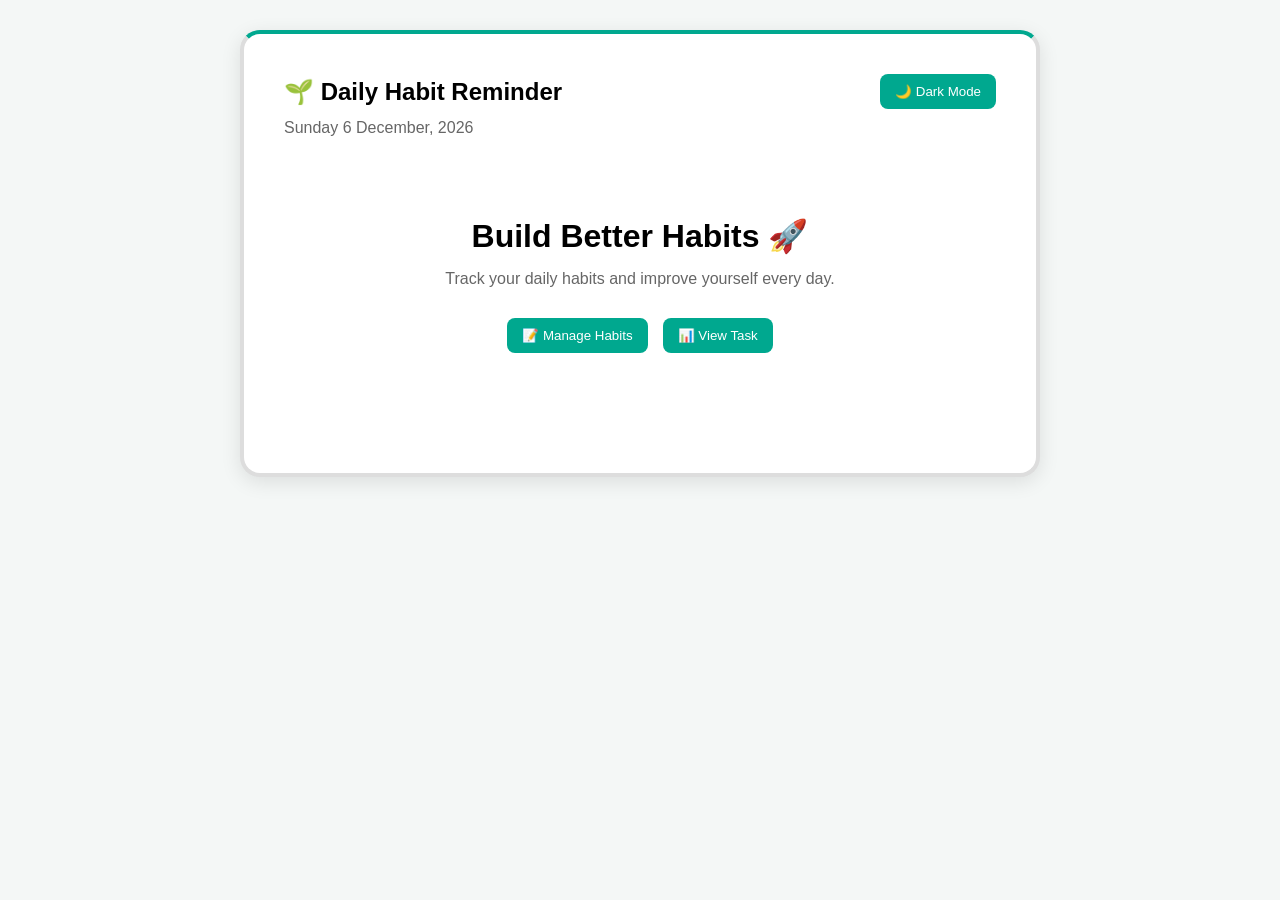
==== Html/index.html @ 4f843c82 "Add frontend" ====
<!DOCTYPE html>
<html lang="en">
<head>
    <meta charset="UTF-8">
    <meta name="viewport" content="width=device-width, initial-scale=1.0">

    <title>Daily Habit Reminder</title>

    <link rel="stylesheet" href="/css/style.css">
</head>

<body>

    <div class="container">

        <div class="top-bar">
            <h2>🌱 Daily Habit Reminder</h2>

            <button id="darkModeBtn" onclick="toggleDarkMode()">
                🌙 Dark Mode
            </button>
        </div>

        <p id="todayDate"></p>

        <div class="home-content">

            <h1>Build Better Habits 🚀</h1>

            <p>
                Track your daily habits and improve yourself every day.
            </p>

            <div class="home-buttons">

                <a href="habits.html">
                    <button>📝 Manage Habits</button>
                </a>

                <a href="statistics.html">
                    <button>📊 View Task</button>
                </a>

            </div>

        </div>

    </div>

    <script src="/js/main.js"></script>

</body>
</html>
---- css/style.css ----
* {
    box-sizing: border-box;
    margin: 0;
    padding: 0;
}

body {
    font-family: Arial, sans-serif;
    background: #f4f7f6;
    min-height: 100vh;
    padding: 30px;
}

.container {
    width: 100%;
    max-width: 800px;
    margin: auto;

    background: white;

    padding: 40px;

    border-radius: 20px;

    border: 4px solid #ddd;

    border-top-color: #00a88f;

    box-shadow: 0 5px 20px rgba(0,0,0,0.1);

    animation: loadingBorder 2s linear infinite;
}


/* ANIMATED BORDER */

@keyframes loadingBorder {

    0% {
        border-top-color: #00a88f;
        border-right-color: #ddd;
        border-bottom-color: #ddd;
        border-left-color: #ddd;
    }

    25% {
        border-top-color: #ddd;
        border-right-color: #00a88f;
        border-bottom-color: #ddd;
        border-left-color: #ddd;
    }

    50% {
        border-top-color: #ddd;
        border-right-color: #ddd;
        border-bottom-color: #00a88f;
        border-left-color: #ddd;
    }

    75% {
        border-top-color: #ddd;
        border-right-color: #ddd;
        border-bottom-color: #ddd;
        border-left-color: #00a88f;
    }

    100% {
        border-top-color: #00a88f;
        border-right-color: #ddd;
        border-bottom-color: #ddd;
        border-left-color: #ddd;
    }
}


/* TOP BAR */

.top-bar {
    display: flex;
    justify-content: space-between;
    align-items: center;
    gap: 15px;
}

#darkModeBtn {
    padding: 10px 15px;
    border: none;
    border-radius: 8px;
    cursor: pointer;
}


/* DATE */

#todayDate {
    margin-top: 10px;
    color: #666;
}


/* NAVIGATION */

nav {
    display: flex;
    gap: 15px;
    margin: 25px 0;
}

nav a {
    text-decoration: none;
    color: white;
    background: #00a88f;
    padding: 10px 15px;
    border-radius: 8px;
}


/* BUTTON */

button {
    cursor: pointer;
    border: none;
    border-radius: 8px;
    padding: 10px 15px;
    background: #00a88f;
    color: white;
}


/* HOME */

.home-content {
    text-align: center;
    padding: 80px 20px;
}

.home-content h1 {
    margin-bottom: 15px;
}

.home-content p {
    color: #666;
}

.home-buttons {
    margin-top: 30px;

    display: flex;
    justify-content: center;
    gap: 15px;
}


/* DARK MODE */

body.dark-mode {
    background: #121212;
    color: white;
}

body.dark-mode .container {
    background: #1e1e1e;
    border-color: #444;
}

body.dark-mode #todayDate,
body.dark-mode .home-content p {
    color: #bbb;
}


/* MOBILE */

@media (max-width: 600px) {

    body {
        padding: 15px;
    }

    .container {
        padding: 20px;
    }

    .top-bar {
        flex-direction: column;
        align-items: flex-start;
    }

    .home-buttons {
        flex-direction: column;
    }
}
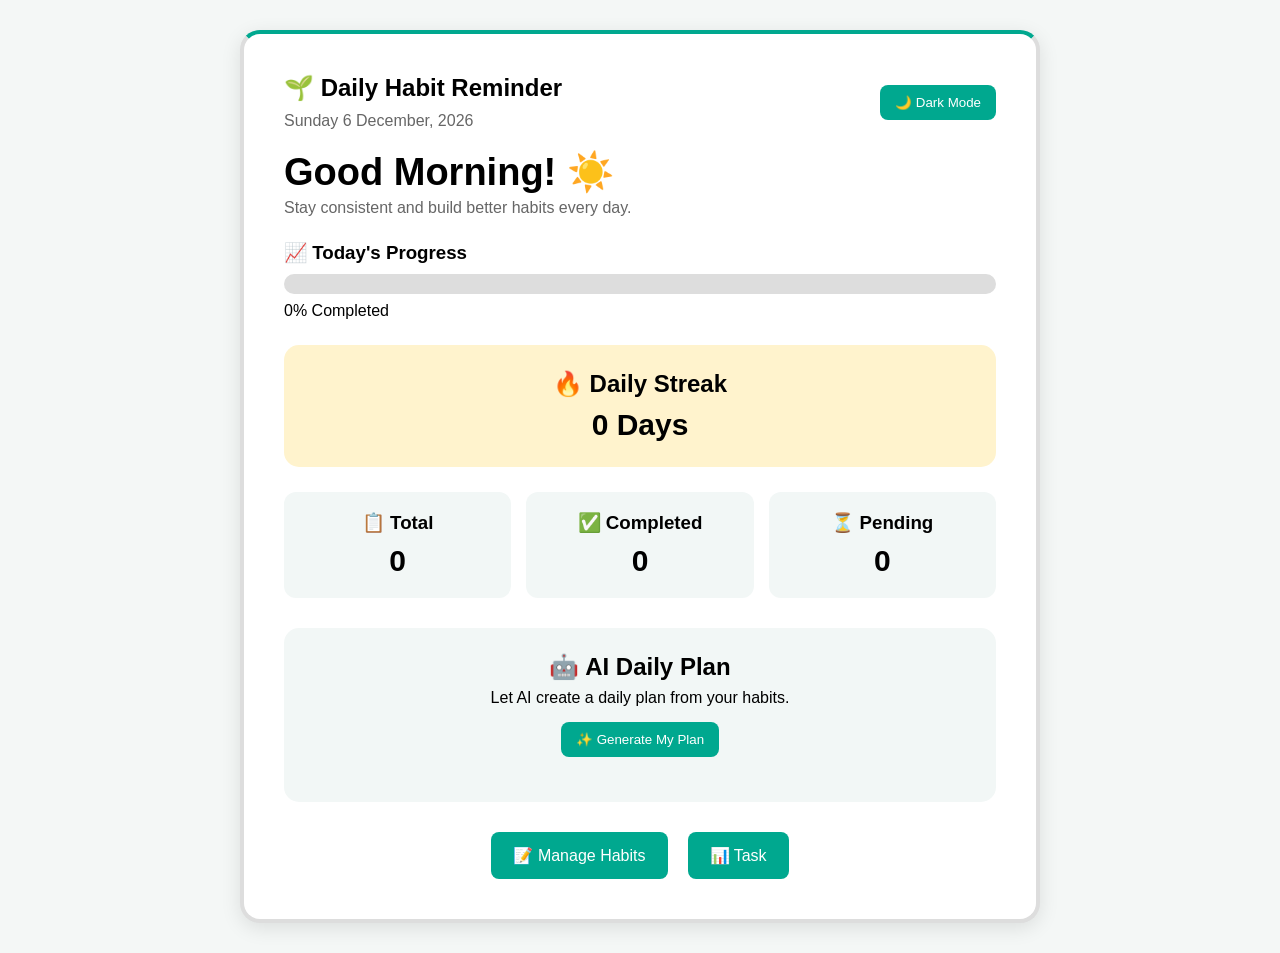
==== commit d8aeb504: "Ai generator" ====
--- a/Html/index.html
+++ b/Html/index.html
@@ -6,48 +6,140 @@
 
     <title>Daily Habit Reminder</title>
 
-    <link rel="stylesheet" href="/css/style.css">
+    <link rel="stylesheet" href="../css/style.css">
+    <link rel="stylesheet" href="../css/style.css">
+<link rel="stylesheet" href="../css/statistics.css">
 </head>
 
 <body>
 
-    <div class="container">
+<div class="container">
 
-        <div class="top-bar">
+    <!-- TOP BAR -->
+
+    <div class="top-bar">
+
+        <div>
             <h2>🌱 Daily Habit Reminder</h2>
-
-            <button id="darkModeBtn" onclick="toggleDarkMode()">
-                🌙 Dark Mode
-            </button>
+            <p id="todayDate"></p>
         </div>
 
-        <p id="todayDate"></p>
+        <button
+            id="darkModeBtn"
+            onclick="toggleDarkMode()">
+            🌙 Dark Mode
+        </button>
 
-        <div class="home-content">
+    </div>
 
-            <h1>Build Better Habits 🚀</h1>
+
+    <!-- DASHBOARD -->
+
+    <div class="dashboard">
+
+        <h1 id="greeting">Good Morning! 👋</h1>
+
+        <p>
+            Stay consistent and build better habits every day.
+        </p>
+
+
+        <!-- PROGRESS -->
+
+        <div class="dashboard-progress">
+
+            <h3>📈 Today's Progress</h3>
+
+            <div class="progress-bar">
+
+                <div id="progress"></div>
+
+            </div>
+
+            <p id="progressText">
+                0% Completed
+            </p>
+
+        </div>
+
+
+        <!-- STREAK -->
+
+        <div class="streak-card">
+
+            <h2>🔥 Daily Streak</h2>
 
             <p>
-                Track your daily habits and improve yourself every day.
+                <span id="streakCount">0</span> Days
             </p>
 
-            <div class="home-buttons">
+        </div>
 
-                <a href="habits.html">
-                    <button>📝 Manage Habits</button>
-                </a>
 
-                <a href="statistics.html">
-                    <button>📊 View Task</button>
-                </a>
+        <!-- STATISTICS -->
 
+        <div class="stats">
+
+            <div class="stat-card">
+                <h3>📋 Total</h3>
+                <p id="totalHabits">0</p>
             </div>
+
+            <div class="stat-card">
+                <h3>✅ Completed</h3>
+                <p id="completedHabits">0</p>
+            </div>
+
+            <div class="stat-card">
+                <h3>⏳ Pending</h3>
+                <p id="pendingHabits">0</p>
+            </div>
+
+        </div>
+
+  <!-- AI DAILY PLAN -->
+
+<div class="ai-plan">
+
+    <h2>🤖 AI Daily Plan</h2>
+
+    <p>
+        Let AI create a daily plan from your habits.
+    </p>
+
+    <button onclick="generateDailyPlan()">
+        ✨ Generate My Plan
+    </button>
+
+    <div id="aiPlanResult"></div>
+
+</div>
+        <!-- BUTTONS -->
+
+        <div class="home-buttons">
+
+            <a href="habits.html">
+                <button>
+                    📝 Manage Habits
+                </button>
+            </a>
+
+            <a href="statistics.html">
+                <button>
+                    📊 Task 
+                </button>
+            </a>
 
         </div>
 
     </div>
 
-    <script src="/js/main.js"></script>
+</div>
+
+
+<script src="/js/main.js"></script>
+<script src="/js/statistics.js"></script>
+<script src="/js/ai-plan.js"></script>
 
 </body>
 </html>
--- a/css/style.css
+++ b/css/style.css
@@ -189,4 +189,137 @@
     .home-buttons {
         flex-direction: column;
     }
+}
+/* ==============================
+   DASHBOARD
+================================ */
+
+.dashboard {
+    margin-top: 20px;
+}
+
+.dashboard > h1 {
+    font-size: 38px;
+    margin-bottom: 5px;
+}
+
+.dashboard > p {
+    color: #666;
+    margin-bottom: 25px;
+}
+
+
+/* PROGRESS */
+
+.dashboard-progress {
+    margin-top: 25px;
+}
+
+.dashboard-progress h3 {
+    margin-bottom: 10px;
+}
+
+
+/* HOME BUTTONS */
+
+.home-buttons {
+    display: flex;
+    justify-content: center;
+    gap: 20px;
+    margin-top: 30px;
+}
+
+.home-buttons a {
+    text-decoration: none;
+}
+
+.home-buttons button {
+    font-size: 16px;
+    padding: 14px 22px;
+    transition: 0.3s;
+}
+
+.home-buttons button:hover {
+    transform: translateY(-3px);
+    box-shadow: 0 5px 15px rgba(0,0,0,0.15);
+}
+
+
+/* DARK MODE */
+
+body.dark-mode .stat-card {
+    background: #2a2a2a;
+}
+
+body.dark-mode .streak-card {
+    background: #3a321f;
+}
+
+body.dark-mode .progress-bar {
+    background: #444;
+}
+
+
+/* MOBILE */
+
+@media (max-width: 600px) {
+
+    .dashboard > h1 {
+        font-size: 28px;
+    }
+
+    .home-buttons {
+        flex-direction: column;
+    }
+
+    .home-buttons button {
+        width: 100%;
+    }
+}
+/* ==============================
+   AI DAILY PLAN
+================================ */
+
+.ai-plan {
+    margin-top: 30px;
+    padding: 25px;
+
+    border-radius: 15px;
+
+    background: #f2f7f6;
+
+    text-align: center;
+}
+
+.ai-plan h2 {
+    margin-bottom: 8px;
+}
+
+.ai-plan button {
+    margin-top: 15px;
+}
+
+#aiPlanResult {
+    margin-top: 20px;
+}
+
+.ai-plan-item {
+    display: flex;
+    justify-content: space-between;
+    align-items: center;
+
+    padding: 12px;
+
+    margin-top: 10px;
+
+    background: white;
+
+    border-radius: 8px;
+
+    text-align: left;
+}
+
+.ai-tip {
+    margin-top: 20px;
+    font-size: 14px;
 }
--- a/css/style.css
+++ b/css/style.css
@@ -189,4 +189,137 @@
     .home-buttons {
         flex-direction: column;
     }
+}
+/* ==============================
+   DASHBOARD
+================================ */
+
+.dashboard {
+    margin-top: 20px;
+}
+
+.dashboard > h1 {
+    font-size: 38px;
+    margin-bottom: 5px;
+}
+
+.dashboard > p {
+    color: #666;
+    margin-bottom: 25px;
+}
+
+
+/* PROGRESS */
+
+.dashboard-progress {
+    margin-top: 25px;
+}
+
+.dashboard-progress h3 {
+    margin-bottom: 10px;
+}
+
+
+/* HOME BUTTONS */
+
+.home-buttons {
+    display: flex;
+    justify-content: center;
+    gap: 20px;
+    margin-top: 30px;
+}
+
+.home-buttons a {
+    text-decoration: none;
+}
+
+.home-buttons button {
+    font-size: 16px;
+    padding: 14px 22px;
+    transition: 0.3s;
+}
+
+.home-buttons button:hover {
+    transform: translateY(-3px);
+    box-shadow: 0 5px 15px rgba(0,0,0,0.15);
+}
+
+
+/* DARK MODE */
+
+body.dark-mode .stat-card {
+    background: #2a2a2a;
+}
+
+body.dark-mode .streak-card {
+    background: #3a321f;
+}
+
+body.dark-mode .progress-bar {
+    background: #444;
+}
+
+
+/* MOBILE */
+
+@media (max-width: 600px) {
+
+    .dashboard > h1 {
+        font-size: 28px;
+    }
+
+    .home-buttons {
+        flex-direction: column;
+    }
+
+    .home-buttons button {
+        width: 100%;
+    }
+}
+/* ==============================
+   AI DAILY PLAN
+================================ */
+
+.ai-plan {
+    margin-top: 30px;
+    padding: 25px;
+
+    border-radius: 15px;
+
+    background: #f2f7f6;
+
+    text-align: center;
+}
+
+.ai-plan h2 {
+    margin-bottom: 8px;
+}
+
+.ai-plan button {
+    margin-top: 15px;
+}
+
+#aiPlanResult {
+    margin-top: 20px;
+}
+
+.ai-plan-item {
+    display: flex;
+    justify-content: space-between;
+    align-items: center;
+
+    padding: 12px;
+
+    margin-top: 10px;
+
+    background: white;
+
+    border-radius: 8px;
+
+    text-align: left;
+}
+
+.ai-tip {
+    margin-top: 20px;
+    font-size: 14px;
 }
--- a/css/statistics.css
+++ b/css/statistics.css
@@ -0,0 +1,143 @@
+.stats {
+    display: grid;
+
+    grid-template-columns:
+        repeat(3, 1fr);
+
+    gap: 15px;
+
+    margin: 25px 0;
+}
+
+.stat-card {
+    text-align: center;
+
+    padding: 20px;
+
+    border-radius: 12px;
+
+    background: #f2f7f6;
+}
+
+.stat-card p {
+    font-size: 30px;
+    font-weight: bold;
+
+    margin-top: 10px;
+}
+
+
+/* PROGRESS */
+
+.progress-container {
+    margin-top: 25px;
+}
+
+.progress-bar {
+    width: 100%;
+    height: 20px;
+
+    background: #ddd;
+
+    border-radius: 20px;
+
+    overflow: hidden;
+
+    margin-top: 10px;
+}
+
+#progress {
+    height: 100%;
+    width: 0%;
+
+    background: #00a88f;
+
+    transition: width 0.4s;
+}
+
+#progressText {
+    margin-top: 8px;
+}
+
+
+/* STREAK */
+
+.streak-card {
+    text-align: center;
+
+    margin-top: 25px;
+
+    padding: 25px;
+
+    border-radius: 15px;
+
+    background: #fff3cd;
+}
+
+.streak-card p {
+    font-size: 30px;
+    font-weight: bold;
+
+    margin-top: 10px;
+}
+
+
+/* CALENDAR */
+
+.calendar-section {
+    margin-top: 30px;
+}
+
+.week-calendar {
+    display: grid;
+
+    grid-template-columns:
+        repeat(7, 1fr);
+
+    gap: 8px;
+
+    margin-top: 15px;
+}
+
+.day-card {
+    text-align: center;
+
+    padding: 12px 5px;
+
+    border: 1px solid #ddd;
+
+    border-radius: 10px;
+}
+
+.day-name {
+    font-size: 12px;
+    color: #777;
+}
+
+.day-date {
+    font-size: 20px;
+    font-weight: bold;
+
+    margin: 5px;
+}
+
+.completed-day {
+    background: #d4edda;
+}
+
+.today {
+    border: 3px solid #00a88f;
+}
+
+
+@media (max-width: 600px) {
+
+    .stats {
+        grid-template-columns: 1fr;
+    }
+
+    .week-calendar {
+        grid-template-columns:
+            repeat(4, 1fr);
+    }
+}
